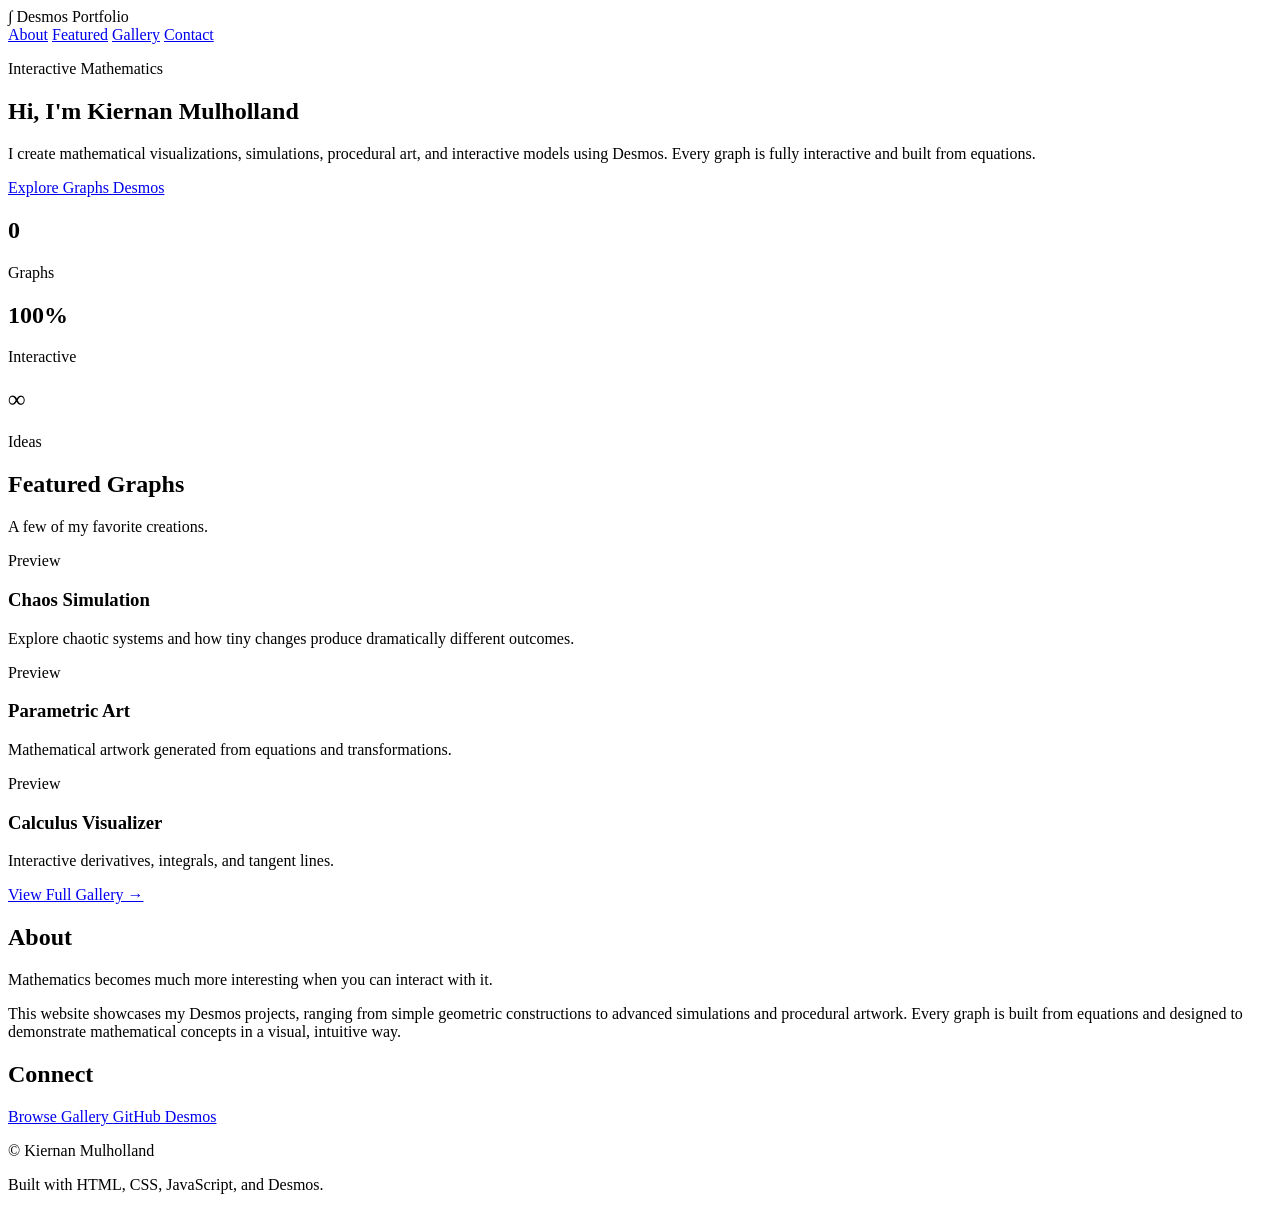
==== index.html @ 5d24064d "Add initial HTML structure for portfolio website This file contains the complete HTML structure for " ====
<!DOCTYPE html>
<html lang="en">
<head>
    <meta charset="UTF-8">
    <meta name="viewport" content="width=device-width, initial-scale=1.0">

    <title>Kiernan Mulholland | Desmos Portfolio</title>

    <meta name="description" content="An interactive portfolio of mathematical visualizations, simulations, and art created in Desmos.">

    <link rel="stylesheet" href="style.css">

    <link rel="preconnect" href="https://fonts.googleapis.com">
    <link rel="preconnect" href="https://fonts.gstatic.com" crossorigin>

    <link href="https://fonts.googleapis.com/css2?family=Inter:wght@300;400;500;600;700&display=swap" rel="stylesheet">
</head>

<body>

<div id="background"></div>

<header>

    <div class="logo">
        <span class="logo-icon">∫</span>
        <span>Desmos Portfolio</span>
    </div>

    <nav>
        <a href="#about">About</a>
        <a href="#featured">Featured</a>
        <a href="gallery.html">Gallery</a>
        <a href="#contact">Contact</a>
    </nav>

</header>

<section class="hero">

    <div class="hero-text">

        <p class="eyebrow">Interactive Mathematics</p>

        <h1>
            Hi, I'm
            <span class="accent">Kiernan Mulholland</span>
        </h1>

        <h2 id="typing"></h2>

        <p class="hero-description">
            I create mathematical visualizations, simulations,
            procedural art, and interactive models using Desmos.
            Every graph is fully interactive and built from
            equations.
        </p>

        <div class="hero-buttons">

            <a href="gallery.html" class="button primary">
                Explore Graphs
            </a>

            <a href="https://www.desmos.com/" target="_blank" class="button secondary">
                Desmos
            </a>

        </div>

    </div>

</section>

<section id="stats">

    <div class="stat-card">
        <h2 id="graphCount">0</h2>
        <p>Graphs</p>
    </div>

    <div class="stat-card">
        <h2>100%</h2>
        <p>Interactive</p>
    </div>

    <div class="stat-card">
        <h2>∞</h2>
        <p>Ideas</p>
    </div>

</section>

<section id="featured">

    <h2>Featured Graphs</h2>

    <p class="section-description">
        A few of my favorite creations.
    </p>

    <div class="featured-grid">

        <article class="feature-card">

            <div class="placeholder">
                Preview
            </div>

            <h3>Chaos Simulation</h3>

            <p>
                Explore chaotic systems and how
                tiny changes produce dramatically
                different outcomes.
            </p>

        </article>

        <article class="feature-card">

            <div class="placeholder">
                Preview
            </div>

            <h3>Parametric Art</h3>

            <p>
                Mathematical artwork generated from
                equations and transformations.
            </p>

        </article>

        <article class="feature-card">

            <div class="placeholder">
                Preview
            </div>

            <h3>Calculus Visualizer</h3>

            <p>
                Interactive derivatives,
                integrals, and tangent lines.
            </p>

        </article>

    </div>

    <div class="center">
        <a class="button primary" href="gallery.html">
            View Full Gallery →
        </a>
    </div>

</section>

<section id="about">

    <h2>About</h2>

    <p>
        Mathematics becomes much more interesting when
        you can interact with it.
    </p>

    <p>
        This website showcases my Desmos projects,
        ranging from simple geometric constructions
        to advanced simulations and procedural artwork.
        Every graph is built from equations and designed
        to demonstrate mathematical concepts in a visual,
        intuitive way.
    </p>

</section>

<section id="contact">

    <h2>Connect</h2>

    <div class="contact-buttons">

        <a href="gallery.html" class="button secondary">
            Browse Gallery
        </a>

        <a href="https://github.com/" target="_blank" class="button secondary">
            GitHub
        </a>

        <a href="https://www.desmos.com/" target="_blank" class="button secondary">
            Desmos
        </a>

    </div>

</section>

<footer>

    <p>
        © <span id="year"></span>
        Kiernan Mulholland
    </p>

    <p>
        Built with HTML, CSS, JavaScript, and Desmos.
    </p>

</footer>

<script src="script.js"></script>

</body>
</html>
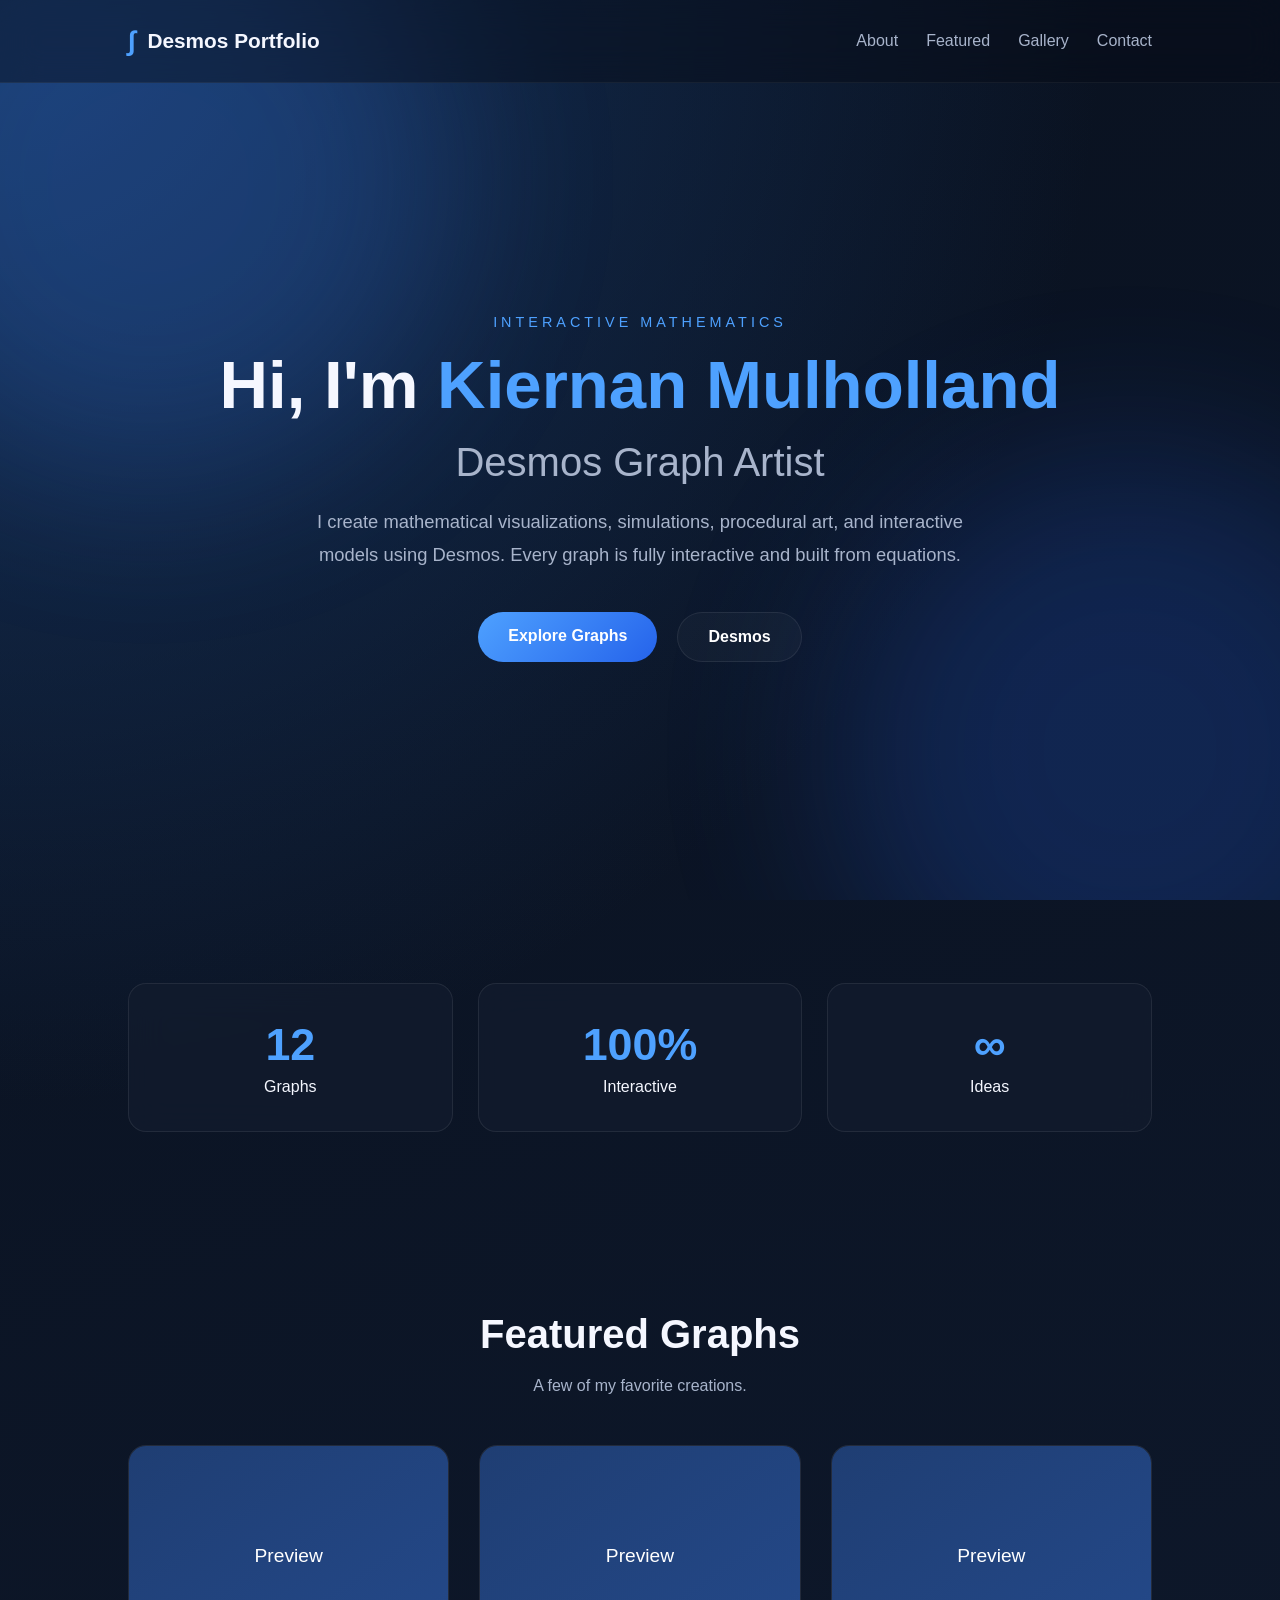
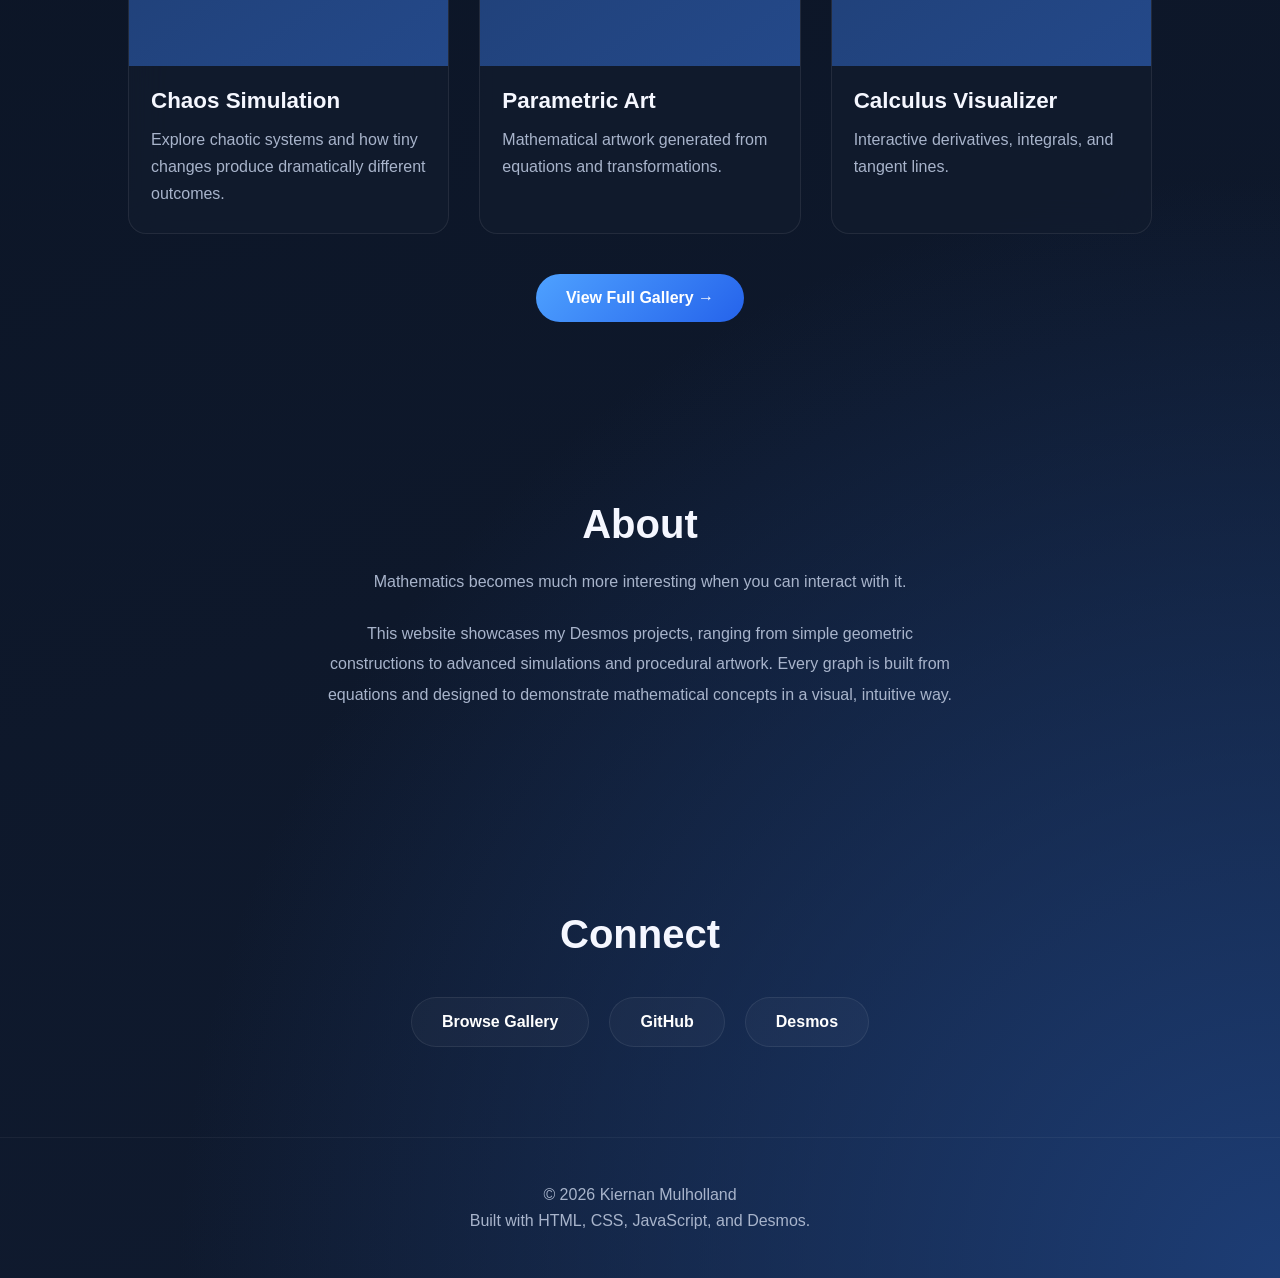
==== commit 5538b922: "Update title in index.html" ====
--- a/index.html
+++ b/index.html
@@ -4,7 +4,7 @@
     <meta charset="UTF-8">
     <meta name="viewport" content="width=device-width, initial-scale=1.0">
 
-    <title>Kiernan Mulholland | Desmos Portfolio</title>
+    <title>JellyGhost/PhoeniXD | Desmos Portfolio</title>
 
     <meta name="description" content="An interactive portfolio of mathematical visualizations, simulations, and art created in Desmos.">
 
--- a/style.css
+++ b/style.css
@@ -0,0 +1,670 @@
+/* ======================================================
+   Desmos Portfolio
+   style.css
+====================================================== */
+
+:root {
+    --bg: #09111f;
+    --bg2: #101b30;
+    --surface: rgba(18, 28, 46, 0.72);
+    --border: rgba(255,255,255,.08);
+
+    --accent: #4ea1ff;
+    --accent2: #74c7ff;
+
+    --text: #f5f7ff;
+    --text2: #a8b4cb;
+
+    --shadow: 0 12px 40px rgba(0,0,0,.35);
+
+    --radius: 18px;
+    --transition: .3s ease;
+}
+
+*{
+    margin:0;
+    padding:0;
+    box-sizing:border-box;
+}
+
+html{
+    scroll-behavior:smooth;
+}
+
+body{
+
+    font-family:"Inter",sans-serif;
+
+    color:var(--text);
+
+    background:
+        radial-gradient(circle at top left,#16345f 0%,transparent 35%),
+        radial-gradient(circle at bottom right,#1d3d75 0%,transparent 35%),
+        linear-gradient(160deg,var(--bg),var(--bg2));
+
+    min-height:100vh;
+
+    overflow-x:hidden;
+}
+
+/* ----------------------------- */
+/* Animated background           */
+/* ----------------------------- */
+
+#background{
+
+    position:fixed;
+
+    inset:0;
+
+    pointer-events:none;
+
+    z-index:-2;
+
+    overflow:hidden;
+
+}
+
+#background::before,
+#background::after{
+
+    content:"";
+
+    position:absolute;
+
+    width:600px;
+    height:600px;
+
+    border-radius:50%;
+
+    filter:blur(90px);
+
+    opacity:.22;
+
+    animation:float 18s infinite ease-in-out;
+
+}
+
+#background::before{
+
+    background:#3b82f6;
+
+    left:-150px;
+    top:-120px;
+
+}
+
+#background::after{
+
+    background:#2563eb;
+
+    right:-150px;
+    bottom:-150px;
+
+    animation-delay:7s;
+
+}
+
+@keyframes float{
+
+    0%{
+        transform:translateY(0px) scale(1);
+    }
+
+    50%{
+        transform:translateY(-60px) scale(1.15);
+    }
+
+    100%{
+        transform:translateY(0px) scale(1);
+    }
+
+}
+
+/* ----------------------------- */
+/* Header                        */
+/* ----------------------------- */
+
+header{
+
+    width:100%;
+
+    display:flex;
+
+    justify-content:space-between;
+
+    align-items:center;
+
+    padding:25px 10%;
+
+    position:sticky;
+
+    top:0;
+
+    backdrop-filter:blur(18px);
+
+    background:rgba(8,13,24,.45);
+
+    border-bottom:1px solid rgba(255,255,255,.05);
+
+    z-index:1000;
+
+}
+
+.logo{
+
+    display:flex;
+
+    align-items:center;
+
+    gap:12px;
+
+    font-size:1.3rem;
+
+    font-weight:700;
+
+}
+
+.logo-icon{
+
+    color:var(--accent);
+
+    font-size:1.7rem;
+
+}
+
+nav{
+
+    display:flex;
+
+    gap:28px;
+
+}
+
+nav a{
+
+    color:var(--text2);
+
+    text-decoration:none;
+
+    transition:var(--transition);
+
+    font-weight:500;
+
+}
+
+nav a:hover{
+
+    color:white;
+
+}
+
+/* ----------------------------- */
+/* Hero                          */
+/* ----------------------------- */
+
+.hero{
+
+    min-height:90vh;
+
+    display:flex;
+
+    align-items:center;
+
+    justify-content:center;
+
+    text-align:center;
+
+    padding:40px 10%;
+
+}
+
+.hero-text{
+
+    max-width:850px;
+
+}
+
+.eyebrow{
+
+    color:var(--accent);
+
+    text-transform:uppercase;
+
+    letter-spacing:4px;
+
+    font-size:.9rem;
+
+    margin-bottom:18px;
+
+}
+
+.hero h1{
+
+    font-size:4.2rem;
+
+    line-height:1.1;
+
+    margin-bottom:18px;
+
+}
+
+.accent{
+
+    color:var(--accent);
+
+}
+
+.hero h2{
+
+    color:var(--text2);
+
+    font-weight:400;
+
+    height:40px;
+
+    margin-bottom:25px;
+
+}
+
+.hero-description{
+
+    font-size:1.15rem;
+
+    color:var(--text2);
+
+    line-height:1.8;
+
+    max-width:700px;
+
+    margin:auto;
+
+}
+
+/* ----------------------------- */
+/* Buttons                       */
+/* ----------------------------- */
+
+.hero-buttons,
+.contact-buttons,
+.center{
+
+    margin-top:40px;
+
+    display:flex;
+
+    justify-content:center;
+
+    gap:20px;
+
+    flex-wrap:wrap;
+
+}
+
+.button{
+
+    text-decoration:none;
+
+    padding:15px 30px;
+
+    border-radius:999px;
+
+    font-weight:600;
+
+    transition:var(--transition);
+
+}
+
+.primary{
+
+    background:linear-gradient(135deg,var(--accent),#2563eb);
+
+    color:white;
+
+}
+
+.primary:hover{
+
+    transform:translateY(-4px);
+
+    box-shadow:0 15px 35px rgba(59,130,246,.45);
+
+}
+
+.secondary{
+
+    border:1px solid var(--border);
+
+    color:white;
+
+    background:rgba(255,255,255,.03);
+
+}
+
+.secondary:hover{
+
+    background:rgba(255,255,255,.08);
+
+    transform:translateY(-4px);
+
+}
+
+/* ----------------------------- */
+/* Sections                      */
+/* ----------------------------- */
+
+section{
+
+    padding:90px 10%;
+
+}
+
+section h2{
+
+    text-align:center;
+
+    font-size:2.5rem;
+
+    margin-bottom:20px;
+
+}
+
+.section-description{
+
+    text-align:center;
+
+    color:var(--text2);
+
+    margin-bottom:50px;
+
+}
+
+/* ----------------------------- */
+/* Stats                         */
+/* ----------------------------- */
+
+#stats{
+
+    display:grid;
+
+    grid-template-columns:repeat(auto-fit,minmax(220px,1fr));
+
+    gap:25px;
+
+}
+
+.stat-card{
+
+    background:var(--surface);
+
+    border:1px solid var(--border);
+
+    backdrop-filter:blur(18px);
+
+    border-radius:var(--radius);
+
+    padding:35px;
+
+    text-align:center;
+
+    transition:var(--transition);
+
+}
+
+.stat-card:hover{
+
+    transform:translateY(-8px);
+
+    box-shadow:var(--shadow);
+
+}
+
+.stat-card h2{
+
+    color:var(--accent);
+
+    font-size:2.8rem;
+
+    margin-bottom:8px;
+
+}
+
+/* ----------------------------- */
+/* Featured Cards                */
+/* ----------------------------- */
+
+.featured-grid{
+
+    display:grid;
+
+    grid-template-columns:repeat(auto-fit,minmax(280px,1fr));
+
+    gap:30px;
+
+}
+
+.feature-card{
+
+    background:var(--surface);
+
+    border:1px solid var(--border);
+
+    backdrop-filter:blur(18px);
+
+    border-radius:var(--radius);
+
+    overflow:hidden;
+
+    transition:var(--transition);
+
+}
+
+.feature-card:hover{
+
+    transform:translateY(-10px);
+
+    box-shadow:var(--shadow);
+
+}
+
+.placeholder{
+
+    height:220px;
+
+    display:flex;
+
+    align-items:center;
+
+    justify-content:center;
+
+    font-size:1.2rem;
+
+    background:linear-gradient(145deg,#1f3e73,#24498a);
+
+    color:white;
+
+}
+
+.feature-card h3{
+
+    padding:22px 22px 12px;
+
+    font-size:1.4rem;
+
+}
+
+.feature-card p{
+
+    padding:0 22px 25px;
+
+    color:var(--text2);
+
+    line-height:1.7;
+
+}
+
+/* ----------------------------- */
+/* About                         */
+/* ----------------------------- */
+
+#about{
+
+    max-width:900px;
+
+    margin:auto;
+
+}
+
+#about p{
+
+    color:var(--text2);
+
+    line-height:1.9;
+
+    margin-bottom:22px;
+
+    text-align:center;
+
+}
+
+/* ----------------------------- */
+/* Footer                        */
+/* ----------------------------- */
+
+footer{
+
+    border-top:1px solid rgba(255,255,255,.05);
+
+    padding:40px;
+
+    text-align:center;
+
+    color:var(--text2);
+
+}
+
+footer p{
+
+    margin:8px;
+
+}
+
+/* ----------------------------- */
+/* Scroll Animations             */
+/* ----------------------------- */
+
+.fade{
+
+    opacity:0;
+
+    transform:translateY(35px);
+
+    transition:1s;
+
+}
+
+.fade.show{
+
+    opacity:1;
+
+    transform:none;
+
+}
+
+/* ----------------------------- */
+/* Scrollbar                     */
+/* ----------------------------- */
+
+::-webkit-scrollbar{
+
+    width:10px;
+
+}
+
+::-webkit-scrollbar-track{
+
+    background:#09111f;
+
+}
+
+::-webkit-scrollbar-thumb{
+
+    background:#2756a5;
+
+    border-radius:100px;
+
+}
+
+::-webkit-scrollbar-thumb:hover{
+
+    background:#4ea1ff;
+
+}
+
+/* ----------------------------- */
+/* Responsive                    */
+/* ----------------------------- */
+
+@media(max-width:900px){
+
+    header{
+
+        flex-direction:column;
+
+        gap:18px;
+
+        padding:20px;
+
+    }
+
+    nav{
+
+        flex-wrap:wrap;
+
+        justify-content:center;
+
+    }
+
+    .hero h1{
+
+        font-size:3rem;
+
+    }
+
+}
+
+@media(max-width:600px){
+
+    .hero{
+
+        min-height:80vh;
+
+    }
+
+    .hero h1{
+
+        font-size:2.3rem;
+
+    }
+
+    .hero-description{
+
+        font-size:1rem;
+
+    }
+
+    section{
+
+        padding:70px 7%;
+
+    }
+
+    .button{
+
+        width:100%;
+
+        text-align:center;
+
+    }
+
+}
